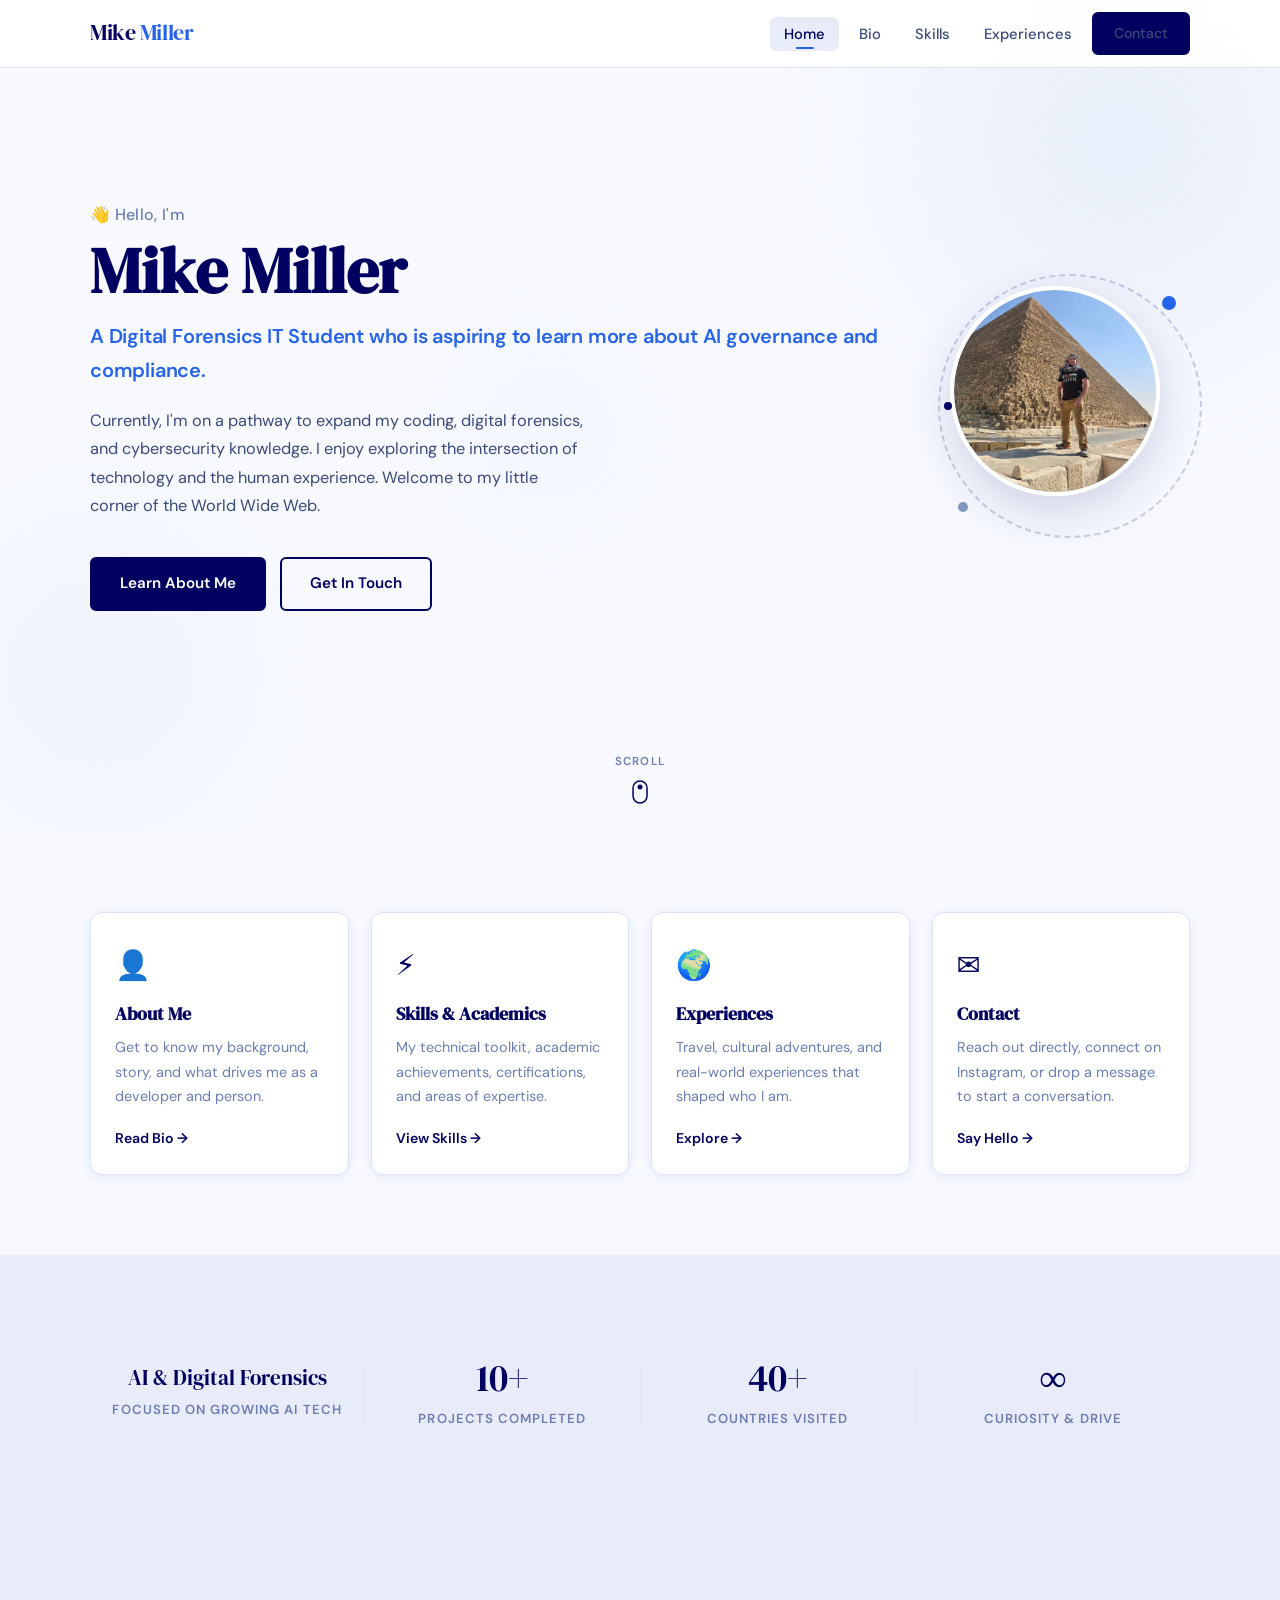
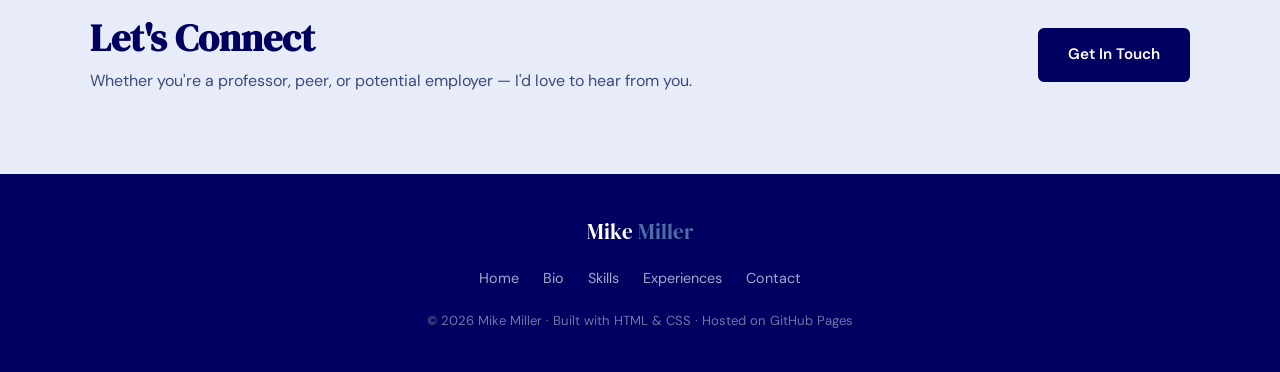
==== index.html @ d8c53bf6 "Add files via upload" ====
<!DOCTYPE html>
<html lang="en">
<head>
  <meta charset="UTF-8" />
  <meta name="viewport" content="width=device-width, initial-scale=1.0" />
  <meta name="description" content="Personal portfolio of Mike Miller — Computer Science student, developer, and explorer." />
  <title>Home | Mike Miller Portfolio</title>
  <link rel="stylesheet" href="css/style.css" />
  <link rel="stylesheet" href="css/home.css" />
</head>
<body>

  <!-- ── Navigation ── -->
  <nav class="nav" role="navigation" aria-label="Main navigation">
    <div class="nav-inner">
      <a href="index.html" class="nav-logo">Mike<span> Miller</span></a>
      <ul class="nav-links">
        <li><a href="index.html" class="active">Home</a></li>
        <li><a href="pages/bio.html">Bio</a></li>
        <li><a href="pages/skills.html">Skills</a></li>
        <li><a href="pages/experiences.html">Experiences</a></li>
        <li><a href="pages/contact.html" class="btn btn-primary" style="padding:8px 20px; font-size:0.88rem;">Contact</a></li>
      </ul>
      <button class="nav-toggle" id="navToggle" aria-label="Toggle menu" aria-expanded="false">
        <span></span><span></span><span></span>
      </button>
    </div>
  </nav>

  <!-- Mobile drawer -->
  <div class="nav-drawer" id="navDrawer" role="menu">
    <a href="index.html" class="active">Home</a>
    <a href="pages/bio.html">Bio</a>
    <a href="pages/skills.html">Skills</a>
    <a href="pages/experiences.html">Experiences</a>
    <a href="pages/contact.html">Contact</a>
  </div>

  <main>
    <!-- ── Hero ── -->
    <section class="hero nav-offset" aria-label="Introduction">
      <div class="hero-bg-shapes" aria-hidden="true">
        <div class="shape shape-1"></div>
        <div class="shape shape-2"></div>
        <div class="shape shape-3"></div>
      </div>
      <div class="container hero-inner">
        <div class="hero-text">
          <p class="hero-greeting">👋 Hello, I'm</p>
          <h1 class="hero-name">Mike Miller</h1>
          <p class="hero-tagline">A Digital Forensics IT Student who is aspiring to learn more about AI governance and compliance.</p>
          <p class="hero-desc">
            Currently, I'm on a pathway to expand my coding, digital forensics, and cybersecurity
            knowledge. I enjoy exploring the intersection of technology and the human experience.
            Welcome to my little corner of the World Wide Web.
          </p>
          <div class="hero-cta">
            <a href="pages/bio.html" class="btn btn-primary">Learn About Me</a>
            <a href="pages/contact.html" class="btn btn-outline">Get In Touch</a>
          </div>
        </div>
        <div class="hero-visual" aria-hidden="true">
          <div class="hero-avatar">
            <div class="avatar-placeholder">
              <img src="assets/EgyptP1.jpg" alt="Mike Miller" />
            </div>
            <div class="avatar-ring"></div>
            <div class="avatar-dot dot-1"></div>
            <div class="avatar-dot dot-2"></div>
            <div class="avatar-dot dot-3"></div>
          </div>
        </div>
      </div>
      <a href="#about-preview" class="scroll-hint" aria-label="Scroll down">
        <span>Scroll</span>
        <svg width="16" height="24" viewBox="0 0 16 24" fill="none">
          <rect x="1" y="1" width="14" height="22" rx="7" stroke="#000060" stroke-width="1.5"/>
          <circle class="scroll-dot" cx="8" cy="7" r="2.5" fill="#000060"/>
        </svg>
      </a>
    </section>

    <!-- ── Quick About Preview ── -->
    <section class="section" id="about-preview" aria-label="Quick intro">
      <div class="container">
        <div class="preview-grid">

          <a href="pages/bio.html" class="preview-card card">
            <div class="preview-icon">👤</div>
            <h3>About Me</h3>
            <p>Get to know my background, story, and what drives me as a developer and person.</p>
            <span class="preview-link">Read Bio →</span>
          </a>

          <a href="pages/skills.html" class="preview-card card">
            <div class="preview-icon">⚡</div>
            <h3>Skills &amp; Academics</h3>
            <p>My technical toolkit, academic achievements, certifications, and areas of expertise.</p>
            <span class="preview-link">View Skills →</span>
          </a>

          <a href="pages/experiences.html" class="preview-card card">
            <div class="preview-icon">🌍</div>
            <h3>Experiences</h3>
            <p>Travel, cultural adventures, and real-world experiences that shaped who I am.</p>
            <span class="preview-link">Explore →</span>
          </a>

          <a href="pages/contact.html" class="preview-card card">
            <div class="preview-icon">✉️</div>
            <h3>Contact</h3>
            <p>Reach out directly, connect on Instagram, or drop a message to start a conversation.</p>
            <span class="preview-link">Say Hello →</span>
          </a>

        </div>
      </div>
    </section>

    <!-- ── Highlight Strip ── -->
    <section class="section section-alt" aria-label="Quick stats">
      <div class="container stats-row">
        <div class="stat-item">
          <span class="stat-num" style="font-size:1.3rem;">AI &amp; Digital Forensics</span>
          <span class="stat-label">Focused on growing AI Tech</span>
        </div>
        <div class="stat-divider" aria-hidden="true"></div>
        <div class="stat-item">
          <span class="stat-num">10+</span>
          <span class="stat-label">Projects Completed</span>
        </div>
        <div class="stat-divider" aria-hidden="true"></div>
        <div class="stat-item">
          <span class="stat-num">40+</span>
          <span class="stat-label">Countries Visited</span>
        </div>
        <div class="stat-divider" aria-hidden="true"></div>
        <div class="stat-item">
          <span class="stat-num">∞</span>
          <span class="stat-label">Curiosity &amp; Drive</span>
        </div>
      </div>
    </section>

    <!-- ── CTA Banner ── -->
    <section class="section cta-section" aria-label="Call to action">
      <div class="container cta-inner">
        <div>
          <h2>Let's Connect</h2>
          <p>Whether you're a professor, peer, or potential employer — I'd love to hear from you.</p>
        </div>
        <a href="pages/contact.html" class="btn btn-primary">Get In Touch</a>
      </div>
    </section>

  </main>

  <!-- ── Footer ── -->
  <footer>
    <div class="foot-logo">Mike<span style="color:#4a6fa5"> Miller</span></div>
    <nav class="foot-links" aria-label="Footer navigation">
      <a href="index.html">Home</a>
      <a href="pages/bio.html">Bio</a>
      <a href="pages/skills.html">Skills</a>
      <a href="pages/experiences.html">Experiences</a>
      <a href="pages/contact.html">Contact</a>
    </nav>
    <p>© <span id="year"></span> Mike Miller · Built with HTML &amp; CSS · Hosted on GitHub Pages</p>
  </footer>

  <script>
    // Year
    document.getElementById('year').textContent = new Date().getFullYear();

    // Mobile nav toggle
    const toggle = document.getElementById('navToggle');
    const drawer = document.getElementById('navDrawer');
    toggle.addEventListener('click', () => {
      const open = drawer.classList.toggle('open');
      toggle.classList.toggle('open', open);
      toggle.setAttribute('aria-expanded', open);
    });

    // Close drawer on link click
    drawer.querySelectorAll('a').forEach(a => {
      a.addEventListener('click', () => {
        drawer.classList.remove('open');
        toggle.classList.remove('open');
        toggle.setAttribute('aria-expanded', false);
      });
    });
  </script>
</body>
</html>
---- css/style.css ----
/* ============================================================
   Personal Portfolio — Style Sheet
   Colors: #000060 (Dark Navy), #f0f4ff (Air Blue), #ffffff (White)
   ============================================================ */

@import url('https://fonts.googleapis.com/css2?family=DM+Sans:ital,wght@0,300;0,400;0,500;0,600;0,700;1,300&family=DM+Serif+Display:ital@0;1&display=swap');

/* ── CSS Variables ── */
:root {
  --navy:       #000060;
  --navy-light: #0a0a8a;
  --navy-soft:  #e8ecf8;
  --sky:        #4a6fa5;
  --sky-light:  #c8d8f0;
  --accent:     #2563eb;
  --accent-hover: #1d4ed8;
  --white:      #ffffff;
  --off-white:  #f7f9ff;
  --text-dark:  #000060;
  --text-mid:   #3a4a7a;
  --text-light: #6b7db3;
  --border:     #dbe4f5;
  --shadow-sm:  0 2px 12px rgba(0,0,96,0.07);
  --shadow-md:  0 6px 28px rgba(0,0,96,0.12);
  --shadow-lg:  0 16px 48px rgba(0,0,96,0.16);
  --radius-sm:  6px;
  --radius-md:  12px;
  --radius-lg:  20px;
  --transition: 0.25s ease;
  --font-display: 'DM Serif Display', Georgia, serif;
  --font-body:    'DM Sans', system-ui, sans-serif;
  --nav-h:      68px;
}

/* Reset & Base */
*, *::before, *::after { box-sizing: border-box; margin: 0; padding: 0; }

html { scroll-behavior: smooth; font-size: 16px; }

body {
  font-family: var(--font-body);
  background: var(--off-white);
  color: var(--text-dark);
  line-height: 1.7;
  -webkit-font-smoothing: antialiased;
}

img { max-width: 100%; display: block; }
a  { color: inherit; text-decoration: none; }
ul { list-style: none; }

/* Typography */
h1, h2, h3, h4 {
  font-family: var(--font-display);
  color: var(--navy);
  line-height: 1.2;
}
h1 { font-size: clamp(2.2rem, 5vw, 3.6rem); }
h2 { font-size: clamp(1.6rem, 3.5vw, 2.4rem); }
h3 { font-size: clamp(1.15rem, 2.5vw, 1.5rem); }
p  { color: var(--text-mid); font-size: 1rem; }

/* Container */
.container {
  width: 90%;
  max-width: 1100px;
  margin: 0 auto;
}

/* Buttons */
.btn {
  display: inline-flex;
  align-items: center;
  gap: 8px;
  padding: 12px 28px;
  border-radius: var(--radius-sm);
  font-family: var(--font-body);
  font-size: 0.95rem;
  font-weight: 600;
  cursor: pointer;
  border: 2px solid transparent;
  transition: all var(--transition);
  text-decoration: none;
}
.btn-primary {
  background: var(--navy);
  color: var(--white);
  border-color: var(--navy);
}
.btn-primary:hover {
  background: var(--navy-light);
  border-color: var(--navy-light);
  transform: translateY(-2px);
  box-shadow: var(--shadow-md);
}
.btn-outline {
  background: transparent;
  color: var(--navy);
  border-color: var(--navy);
}
.btn-outline:hover {
  background: var(--navy);
  color: var(--white);
  transform: translateY(-2px);
}

/* Page Header Banner */
.page-header {
  background: var(--navy);
  color: var(--white);
  padding: 72px 0 56px;
  text-align: center;
  position: relative;
  overflow: hidden;
}
.page-header::before {
  content: '';
  position: absolute;
  inset: 0;
  background:
    radial-gradient(ellipse 60% 80% at 20% 50%, rgba(37,99,235,0.18) 0%, transparent 70%),
    radial-gradient(ellipse 40% 60% at 80% 20%, rgba(74,111,165,0.15) 0%, transparent 70%);
  pointer-events: none;
}
.page-header h1 { color: var(--white); position: relative; }
.page-header p  { color: rgba(255,255,255,0.75); margin-top: 10px; font-size: 1.05rem; position: relative; }

/* Section */
.section {
  padding: 80px 0;
}
.section-alt {
  background: var(--navy-soft);
}
.section-label {
  font-family: var(--font-body);
  font-size: 0.78rem;
  font-weight: 700;
  letter-spacing: 0.15em;
  text-transform: uppercase;
  color: var(--accent);
  margin-bottom: 10px;
}
.section-title {
  margin-bottom: 14px;
}
.section-sub {
  color: var(--text-mid);
  max-width: 560px;
  margin-bottom: 48px;
}

/* Divider */
.divider {
  width: 56px;
  height: 3px;
  background: var(--accent);
  border-radius: 2px;
  margin: 18px 0 40px;
}
.divider-center { margin: 18px auto 40px; }

/* Cards */
.card {
  background: var(--white);
  border: 1px solid var(--border);
  border-radius: var(--radius-md);
  padding: 28px;
  box-shadow: var(--shadow-sm);
  transition: transform var(--transition), box-shadow var(--transition);
}
.card:hover {
  transform: translateY(-4px);
  box-shadow: var(--shadow-md);
}

/* Navigation */
.nav {
  position: fixed;
  top: 0; left: 0; right: 0;
  z-index: 1000;
  height: var(--nav-h);
  background: rgba(255,255,255,0.92);
  backdrop-filter: blur(14px);
  -webkit-backdrop-filter: blur(14px);
  border-bottom: 1px solid var(--border);
  display: flex;
  align-items: center;
}
.nav-inner {
  width: 90%;
  max-width: 1100px;
  margin: 0 auto;
  display: flex;
  align-items: center;
  justify-content: space-between;
}
.nav-logo {
  font-family: var(--font-display);
  font-size: 1.35rem;
  color: var(--navy);
  letter-spacing: -0.02em;
}
.nav-logo span { color: var(--accent); }

.nav-links {
  display: flex;
  align-items: center;
  gap: 6px;
}
.nav-links a {
  font-size: 0.92rem;
  font-weight: 500;
  color: var(--text-mid);
  padding: 7px 14px;
  border-radius: var(--radius-sm);
  transition: all var(--transition);
  position: relative;
}
.nav-links a:hover,
.nav-links a.active {
  color: var(--navy);
  background: var(--navy-soft);
}
.nav-links a.active::after {
  content: '';
  position: absolute;
  bottom: 2px; left: 50%;
  transform: translateX(-50%);
  width: 18px; height: 2px;
  background: var(--accent);
  border-radius: 2px;
}

/* Hamburger */
.nav-toggle {
  display: none;
  flex-direction: column;
  gap: 5px;
  cursor: pointer;
  padding: 6px;
  border: none;
  background: none;
}
.nav-toggle span {
  display: block;
  width: 24px; height: 2px;
  background: var(--navy);
  border-radius: 2px;
  transition: all var(--transition);
}
.nav-toggle.open span:nth-child(1) { transform: translateY(7px) rotate(45deg); }
.nav-toggle.open span:nth-child(2) { opacity: 0; }
.nav-toggle.open span:nth-child(3) { transform: translateY(-7px) rotate(-45deg); }

/* Mobile Navigation Drawer */
.nav-drawer {
  display: none;
  position: fixed;
  top: var(--nav-h); left: 0; right: 0;
  background: var(--white);
  border-bottom: 1px solid var(--border);
  padding: 16px 5%;
  z-index: 999;
  flex-direction: column;
  gap: 4px;
  box-shadow: var(--shadow-md);
}
.nav-drawer a {
  font-size: 1rem;
  font-weight: 500;
  color: var(--text-mid);
  padding: 12px 16px;
  border-radius: var(--radius-sm);
  transition: all var(--transition);
}
.nav-drawer a:hover,
.nav-drawer a.active {
  color: var(--navy);
  background: var(--navy-soft);
}
.nav-drawer.open { display: flex; }

/* Page offset */
.nav-offset { padding-top: var(--nav-h); }

/*  Footer */
footer {
  background: var(--navy);
  color: rgba(255,255,255,0.7);
  text-align: center;
  padding: 40px 20px;
}
footer .foot-logo {
  font-family: var(--font-display);
  font-size: 1.3rem;
  color: var(--white);
  margin-bottom: 16px;
}
footer .foot-links {
  display: flex;
  justify-content: center;
  gap: 24px;
  flex-wrap: wrap;
  margin-bottom: 20px;
}
footer .foot-links a {
  font-size: 0.9rem;
  color: rgba(255,255,255,0.65);
  transition: color var(--transition);
}
footer .foot-links a:hover { color: var(--white); }
footer p { font-size: 0.82rem; color: rgba(255,255,255,0.45); }

/* Responsive Control */
@media (max-width: 768px) {
  .nav-links { display: none; }
  .nav-toggle { display: flex; }
  .section { padding: 56px 0; }
  .page-header { padding: 56px 0 44px; }
}

@media (max-width: 480px) {
  .btn { padding: 10px 20px; font-size: 0.88rem; }
  h1 { font-size: 2rem; }
  h2 { font-size: 1.45rem; }
}
---- css/home.css ----
/* My Home Page */

/* Hero */
.hero {
  min-height: calc(100vh - var(--nav-h));
  display: flex;
  flex-direction: column;
  align-items: center;
  justify-content: center;
  position: relative;
  overflow: hidden;
  padding: 60px 0 80px;
}

/* Background Shapes */
.hero-bg-shapes { position: absolute; inset: 0; pointer-events: none; z-index: 0; }
.shape {
  position: absolute;
  border-radius: 50%;
  filter: blur(60px);
  opacity: 0.35;
}
.shape-1 {
  width: 480px; height: 480px;
  background: radial-gradient(circle, #c8d8f0, transparent);
  top: -100px; right: -80px;
  animation: drift 12s ease-in-out infinite alternate;
}
.shape-2 {
  width: 320px; height: 320px;
  background: radial-gradient(circle, #dbe4f5, transparent);
  bottom: 0; left: -60px;
  animation: drift 16s ease-in-out infinite alternate-reverse;
}
.shape-3 {
  width: 200px; height: 200px;
  background: radial-gradient(circle, #e8ecf8, transparent);
  top: 40%; left: 35%;
  animation: drift 20s ease-in-out infinite alternate;
}
@keyframes drift {
  from { transform: translate(0, 0) scale(1); }
  to   { transform: translate(20px, -20px) scale(1.06); }
}

/* Hero layout */
.hero-inner {
  display: grid;
  grid-template-columns: 1fr auto;
  gap: 60px;
  align-items: center;
  position: relative;
  z-index: 1;
  width: 90%;
  max-width: 1100px;
}

.hero-greeting {
  font-size: 1rem;
  font-weight: 500;
  color: var(--text-light);
  margin-bottom: 8px;
  letter-spacing: 0.02em;
}
.hero-name {
  font-size: clamp(2.6rem, 6vw, 4rem);
  color: var(--navy);
  margin-bottom: 12px;
  line-height: 1.1;
}
.hero-tagline {
  font-size: clamp(1rem, 2.5vw, 1.25rem);
  color: var(--accent);
  font-weight: 600;
  font-family: var(--font-body);
  margin-bottom: 20px;
  letter-spacing: -0.01em;
}
.hero-desc {
  max-width: 500px;
  color: var(--text-mid);
  font-size: 1.02rem;
  line-height: 1.75;
  margin-bottom: 36px;
}
.hero-cta { display: flex; gap: 14px; flex-wrap: wrap; }

/* My Avatar */
.hero-visual { position: relative; display: flex; align-items: center; justify-content: center; }
.hero-avatar { position: relative; width: 240px; height: 240px; }

.avatar-placeholder {
  width: 210px; height: 210px;
  border-radius: 50%;
  background: linear-gradient(135deg, var(--navy-soft) 0%, var(--sky-light) 100%);
  border: 4px solid var(--white);
  box-shadow: var(--shadow-lg);
  display: flex;
  align-items: center;
  justify-content: center;
  overflow: hidden;
  position: relative;
  z-index: 2;
}
.avatar-placeholder img {
  width: 100%; height: 100%;
  object-fit: cover;
  border-radius: 50%;
}
.avatar-initials {
  font-family: var(--font-display);
  font-size: 2.4rem;
  color: var(--navy);
  font-style: italic;
}

.avatar-ring {
  position: absolute;
  inset: -12px;
  border-radius: 50%;
  border: 2px dashed rgba(0,0,96,0.18);
  animation: spin 30s linear infinite;
  z-index: 1;
}
@keyframes spin { to { transform: rotate(360deg); } }

.avatar-dot {
  position: absolute;
  width: 14px; height: 14px;
  border-radius: 50%;
  background: var(--navy);
  z-index: 3;
}
.dot-1 { top: 10px;  right: 14px; background: var(--accent); }
.dot-2 { bottom: 14px; left: 8px;  background: var(--sky); opacity: 0.7; width: 10px; height: 10px; }
.dot-3 { top: 50%;  left: -6px;  transform: translateY(-50%); background: var(--navy); width: 8px; height: 8px; }

/* Scroll hint */
.scroll-hint {
  position: absolute;
  bottom: 28px;
  left: 50%;
  transform: translateX(-50%);
  display: flex;
  flex-direction: column;
  align-items: center;
  gap: 8px;
  font-size: 0.72rem;
  font-weight: 600;
  letter-spacing: 0.1em;
  text-transform: uppercase;
  color: var(--text-light);
  z-index: 1;
  transition: color var(--transition);
}
.scroll-hint:hover { color: var(--navy); }
.scroll-dot { animation: scrollBob 1.8s ease-in-out infinite; }
@keyframes scrollBob {
  0%, 100% { transform: translateY(0); }
  50%       { transform: translateY(6px); }
}

/* Preview Cards - grid */
.preview-grid {
  display: grid;
  grid-template-columns: repeat(4, 1fr);
  gap: 22px;
}
.preview-card {
  display: flex;
  flex-direction: column;
  gap: 10px;
  padding: 28px 24px 24px;
  text-decoration: none;
}
.preview-card:hover .preview-link { color: var(--accent); gap: 8px; }
.preview-icon {
  font-size: 1.8rem;
  margin-bottom: 4px;
  display: block;
}
.preview-card h3 { color: var(--navy); font-size: 1.1rem; }
.preview-card p  { font-size: 0.9rem; color: var(--text-light); flex: 1; }
.preview-link {
  display: flex;
  align-items: center;
  gap: 4px;
  font-size: 0.88rem;
  font-weight: 600;
  color: var(--navy);
  transition: all var(--transition);
  margin-top: 8px;
}

/* Stats - row */
.stats-row {
  display: flex;
  align-items: center;
  justify-content: center;
  flex-wrap: wrap;
  gap: 0;
}
.stat-item {
  flex: 1;
  min-width: 160px;
  text-align: center;
  padding: 24px 20px;
}
.stat-num {
  display: block;
  font-family: var(--font-display);
  font-size: 2.4rem;
  color: var(--navy);
  line-height: 1;
  margin-bottom: 6px;
}
.stat-label {
  font-size: 0.82rem;
  font-weight: 600;
  color: var(--text-light);
  text-transform: uppercase;
  letter-spacing: 0.08em;
}
.stat-divider {
  width: 1px;
  height: 56px;
  background: var(--border);
}

/* CTA section */
.cta-section { background: var(--navy-soft); }
.cta-inner {
  display: flex;
  align-items: center;
  justify-content: space-between;
  gap: 32px;
  flex-wrap: wrap;
}
.cta-inner h2 { margin-bottom: 6px; }
.cta-inner p  { color: var(--text-mid); }

/* Responsive Control */
@media (max-width: 960px) {
  .preview-grid { grid-template-columns: repeat(2, 1fr); }
}

@media (max-width: 768px) {
  .hero-inner {
    grid-template-columns: 1fr;
    text-align: center;
    gap: 40px;
  }
  .hero-visual { justify-content: center; order: -1; }
  .hero-avatar { width: 180px; height: 180px; }
  .avatar-placeholder { width: 160px; height: 160px; }
  .hero-cta { justify-content: center; }
  .hero-desc { margin: 0 auto 36px; }
  .scroll-hint { display: none; }
  .stat-divider { display: none; }
  .stats-row { gap: 8px; }
  .cta-inner { flex-direction: column; text-align: center; }
}

@media (max-width: 520px) {
  .preview-grid { grid-template-columns: 1fr; }
  .hero { padding: 40px 0 60px; }
}
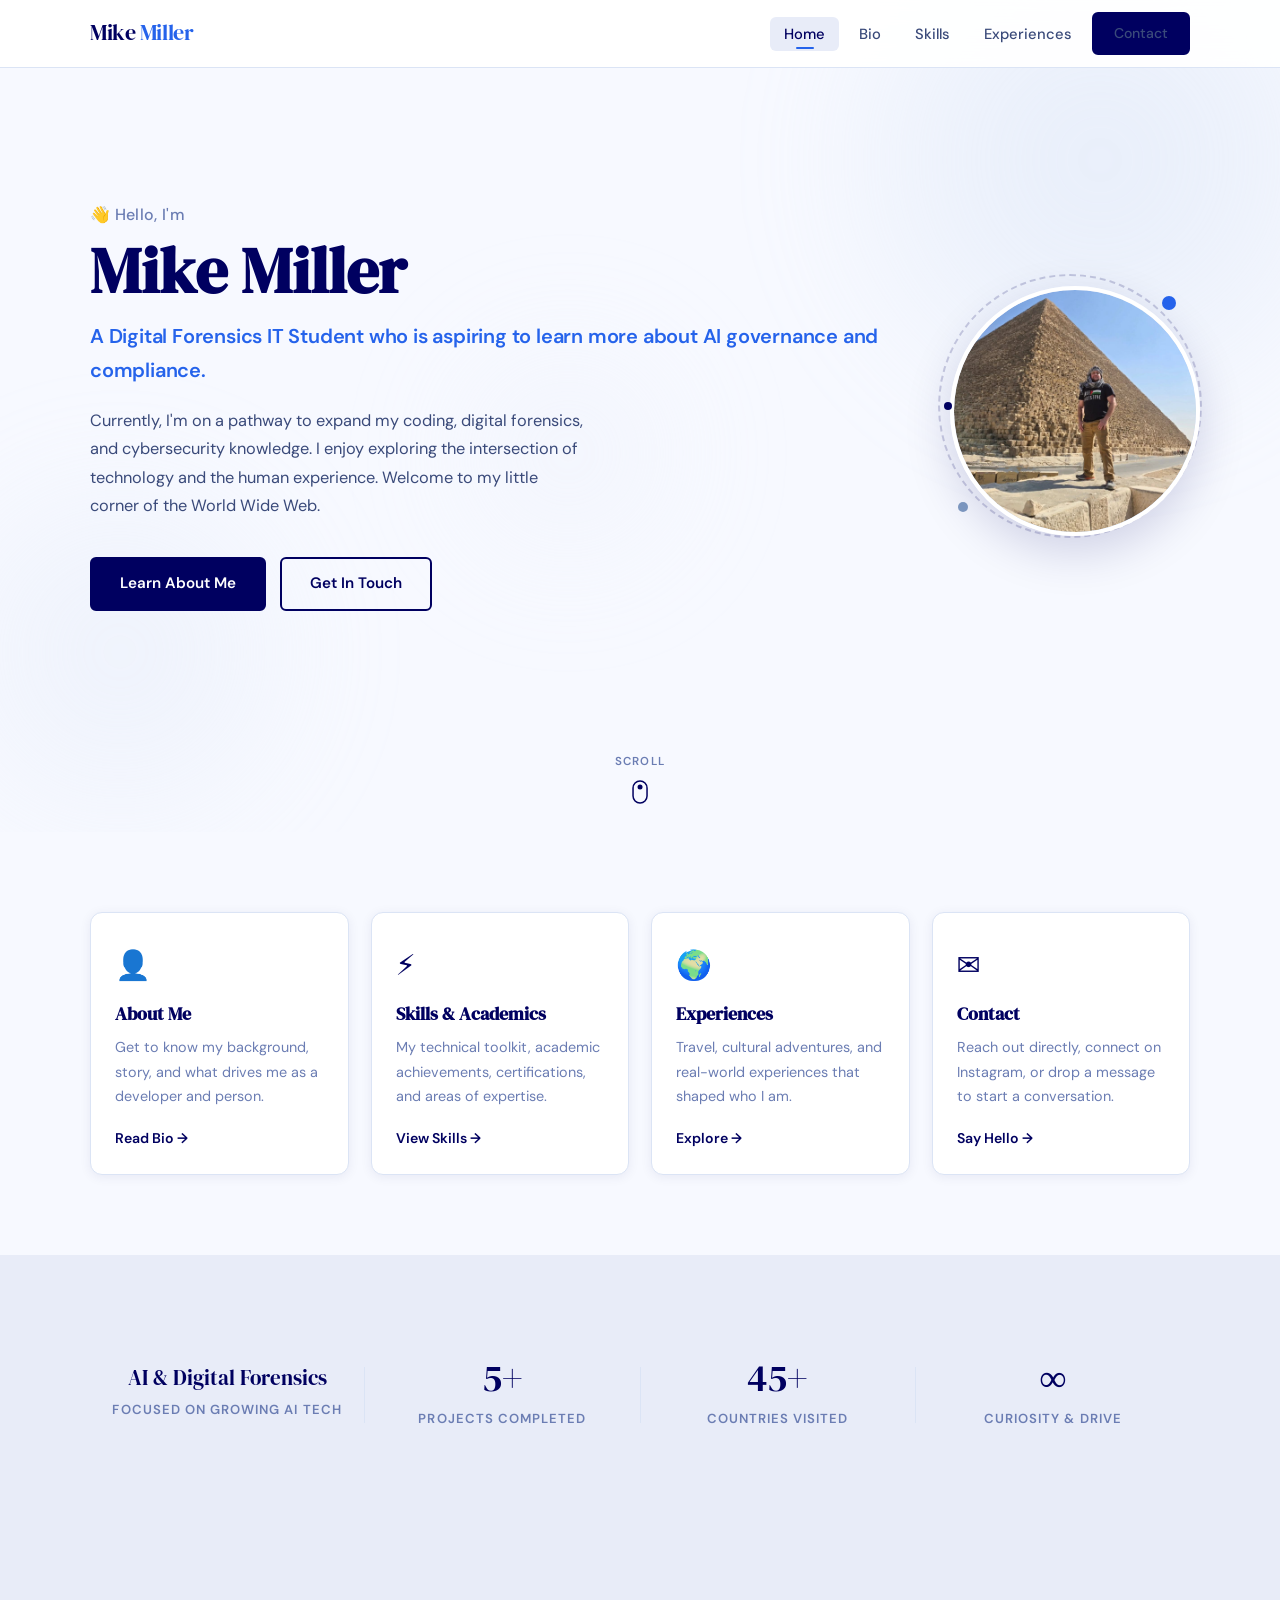
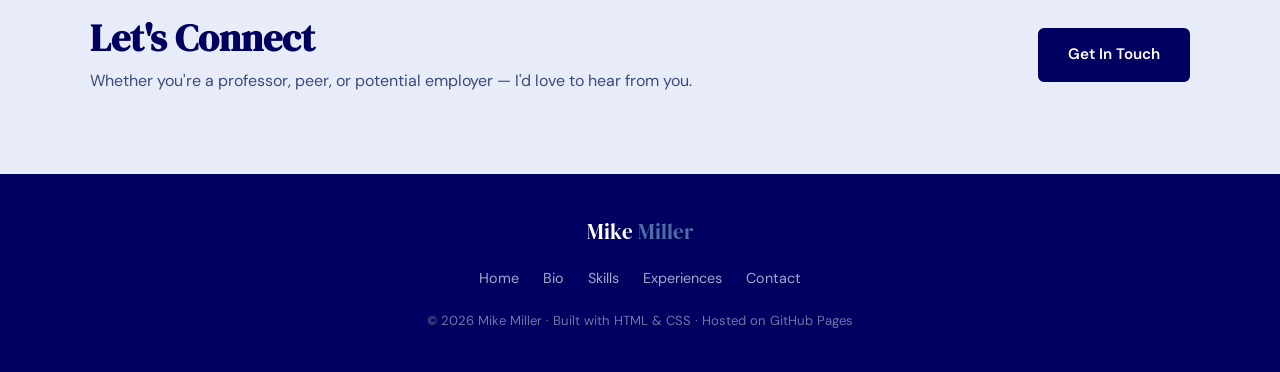
==== commit c2fb2ee1: "Update project and country statistics in index.html" ====
--- a/index.html
+++ b/index.html
@@ -126,12 +126,12 @@
         </div>
         <div class="stat-divider" aria-hidden="true"></div>
         <div class="stat-item">
-          <span class="stat-num">10+</span>
+          <span class="stat-num">5+</span>
           <span class="stat-label">Projects Completed</span>
         </div>
         <div class="stat-divider" aria-hidden="true"></div>
         <div class="stat-item">
-          <span class="stat-num">40+</span>
+          <span class="stat-num">45+</span>
           <span class="stat-label">Countries Visited</span>
         </div>
         <div class="stat-divider" aria-hidden="true"></div>
--- a/css/home.css
+++ b/css/home.css
@@ -21,19 +21,19 @@
   opacity: 0.35;
 }
 .shape-1 {
-  width: 480px; height: 480px;
+  width: 520px; height: 520px;
   background: radial-gradient(circle, #c8d8f0, transparent);
   top: -100px; right: -80px;
   animation: drift 12s ease-in-out infinite alternate;
 }
 .shape-2 {
-  width: 320px; height: 320px;
+  width: 360px; height: 360px;
   background: radial-gradient(circle, #dbe4f5, transparent);
   bottom: 0; left: -60px;
   animation: drift 16s ease-in-out infinite alternate-reverse;
 }
 .shape-3 {
-  width: 200px; height: 200px;
+  width: 240px; height: 240px;
   background: radial-gradient(circle, #e8ecf8, transparent);
   top: 40%; left: 35%;
   animation: drift 20s ease-in-out infinite alternate;
@@ -90,7 +90,7 @@
 .hero-avatar { position: relative; width: 240px; height: 240px; }
 
 .avatar-placeholder {
-  width: 210px; height: 210px;
+  width: 250px; height: 250px;
   border-radius: 50%;
   background: linear-gradient(135deg, var(--navy-soft) 0%, var(--sky-light) 100%);
   border: 4px solid var(--white);
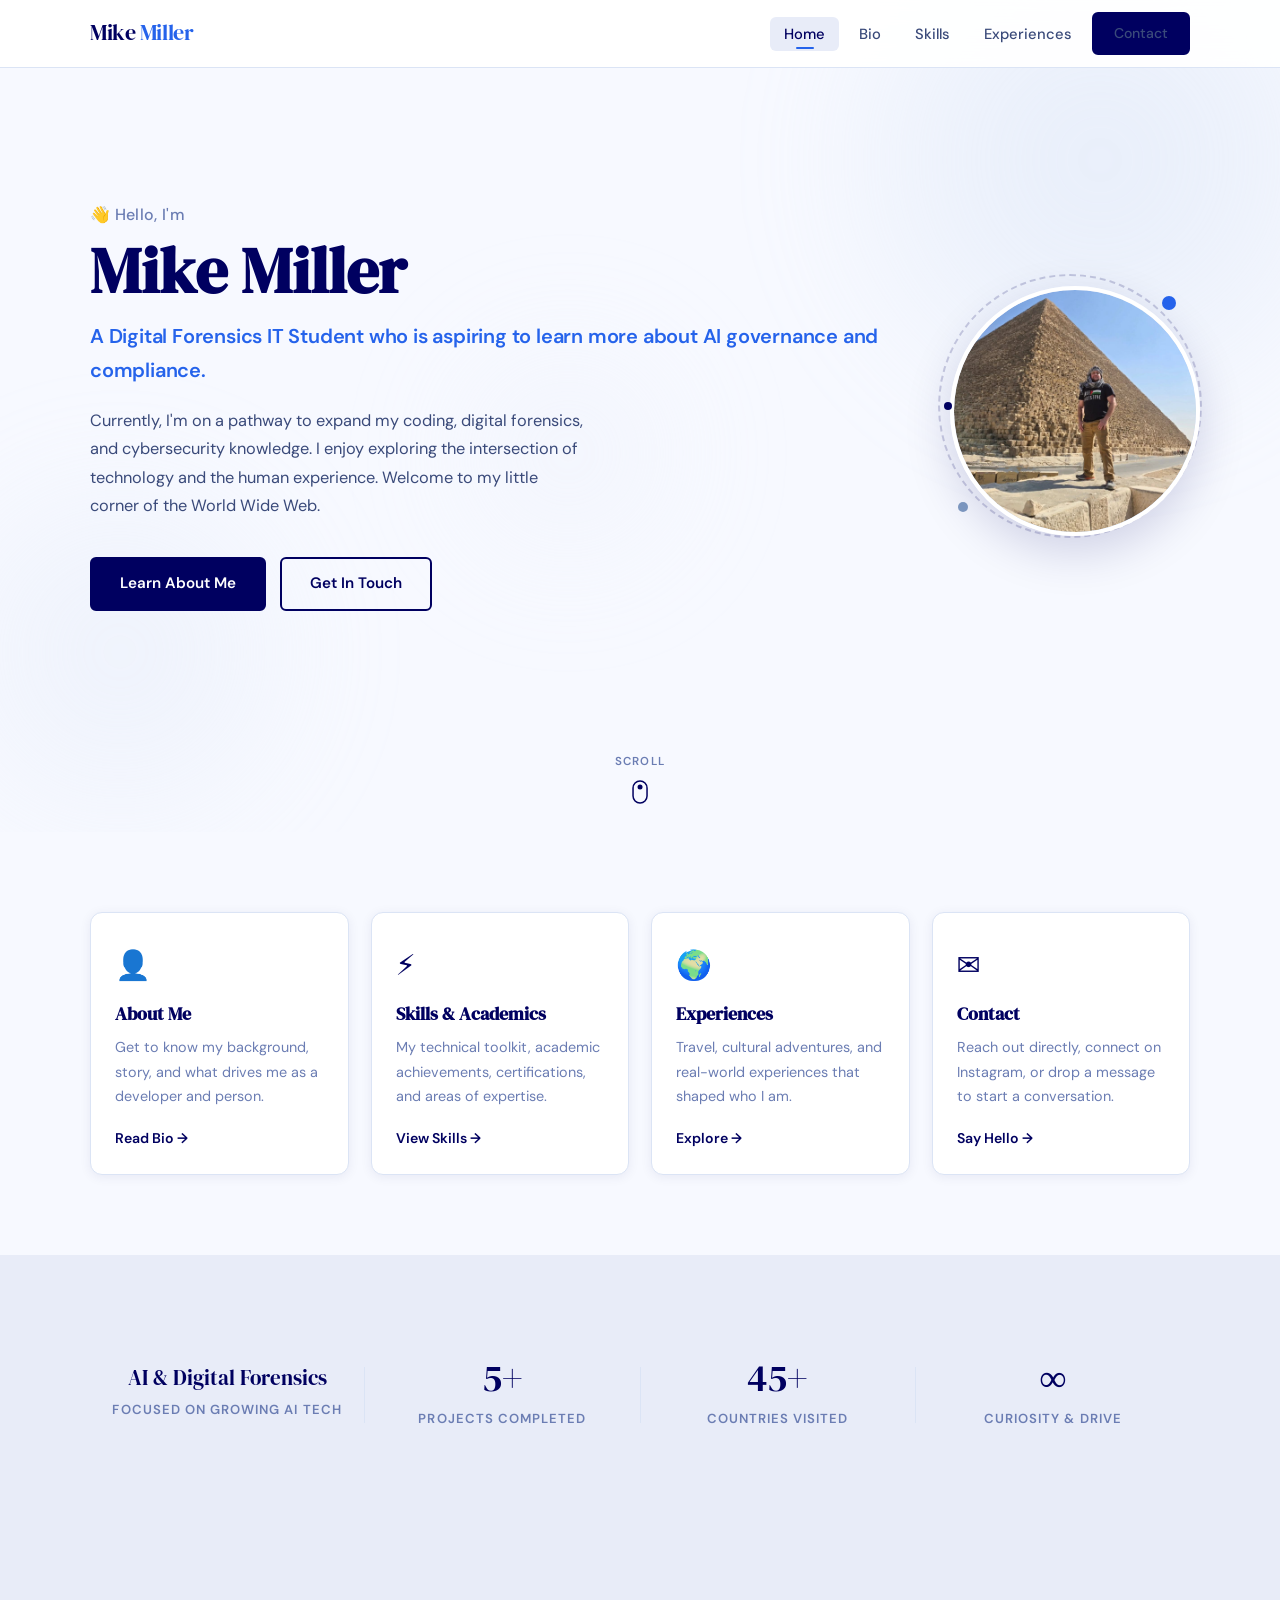
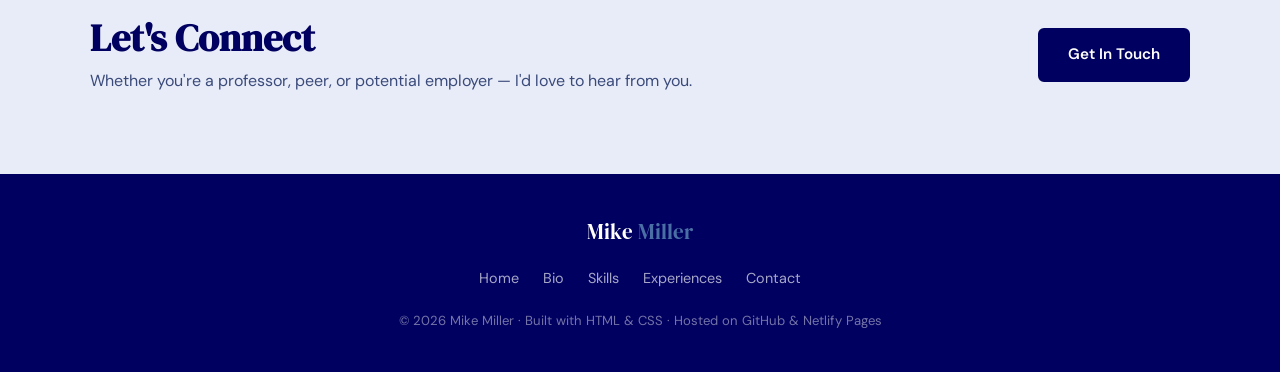
==== commit 7f5b8aba: "Update footer text to include Netlify Pages" ====
--- a/index.html
+++ b/index.html
@@ -165,7 +165,7 @@
       <a href="pages/experiences.html">Experiences</a>
       <a href="pages/contact.html">Contact</a>
     </nav>
-    <p>© <span id="year"></span> Mike Miller · Built with HTML &amp; CSS · Hosted on GitHub Pages</p>
+    <p>© <span id="year"></span> Mike Miller · Built with HTML &amp; CSS · Hosted on GitHub &amp; Netlify Pages</p>
   </footer>
 
   <script>
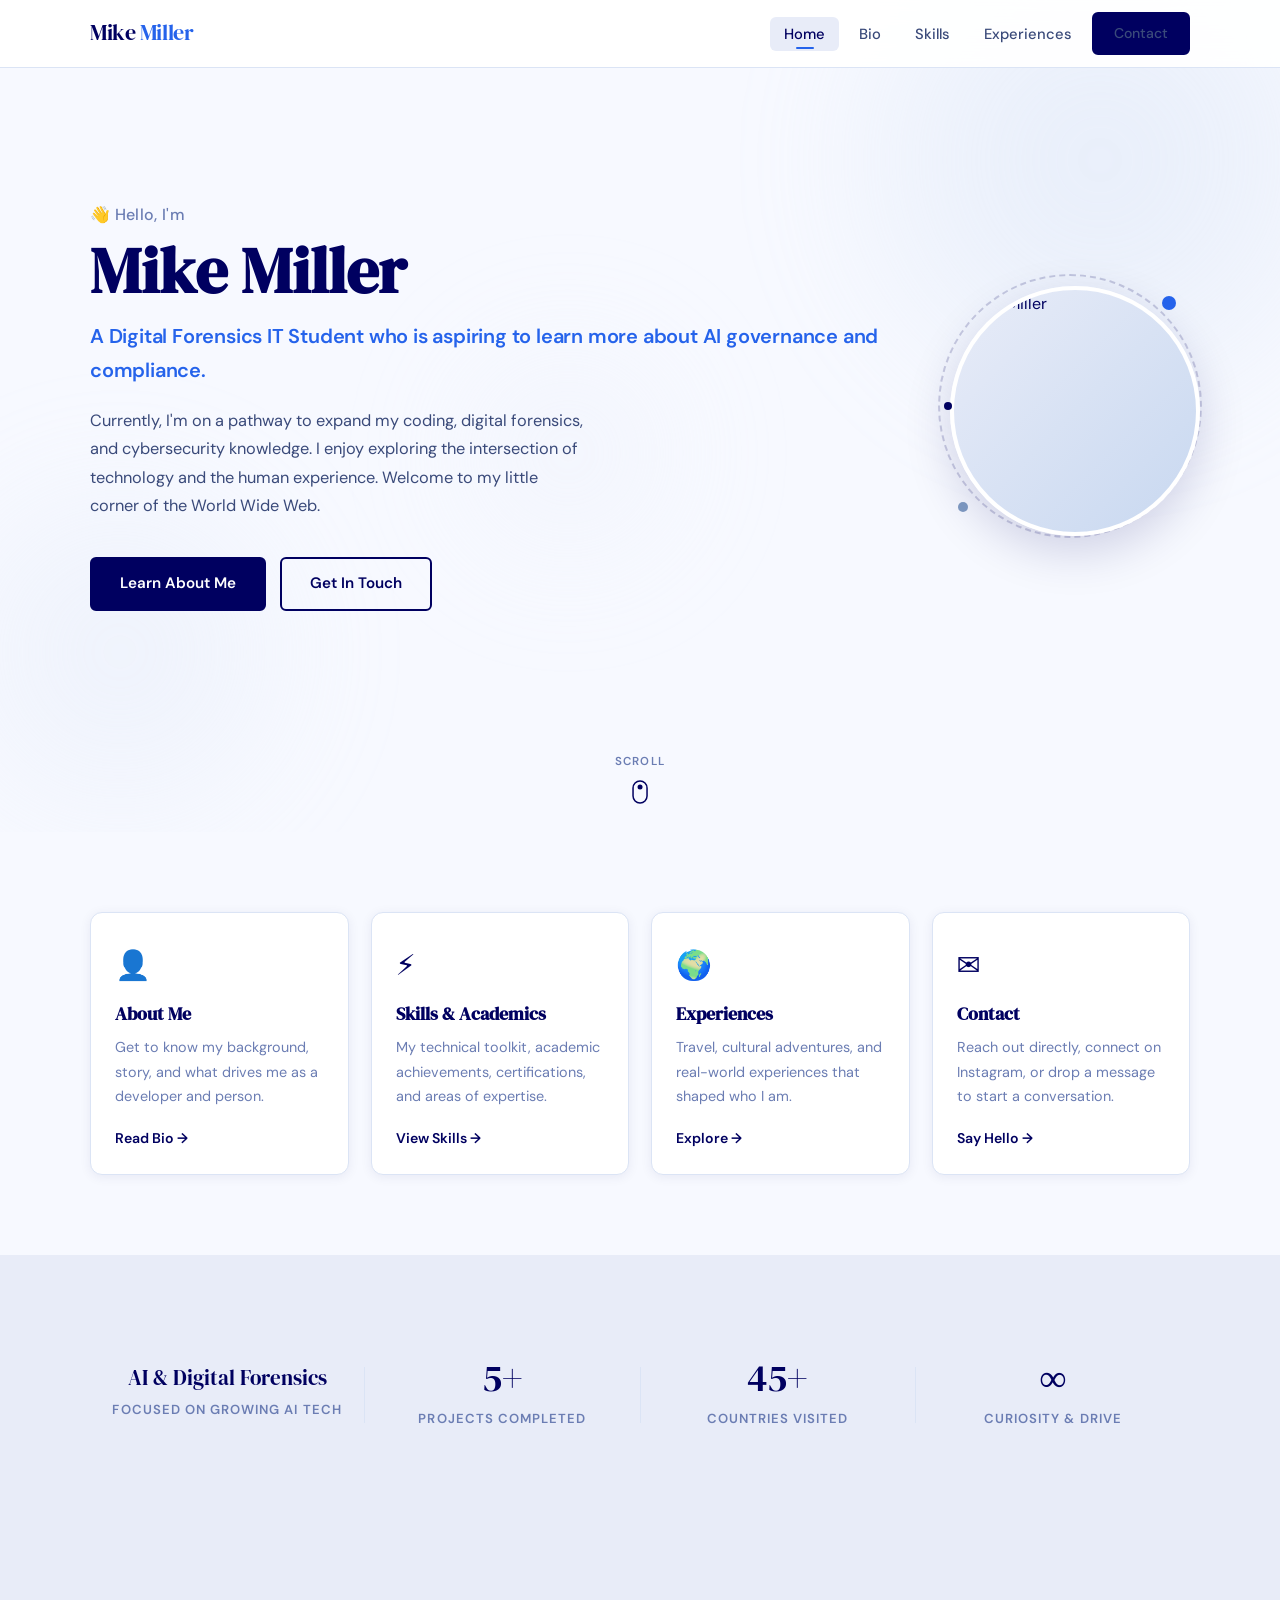
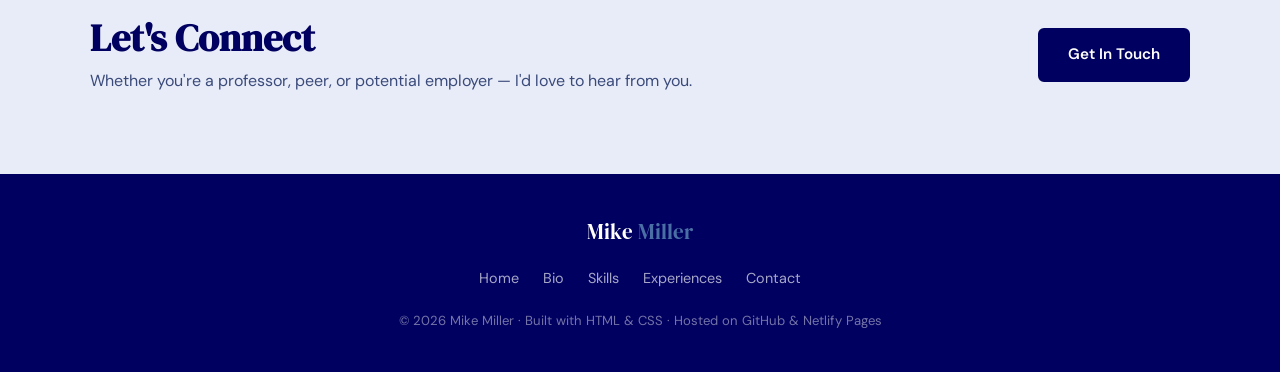
==== commit cf99867d: "Update avatar image source in index.html" ====
--- a/index.html
+++ b/index.html
@@ -62,7 +62,7 @@
         <div class="hero-visual" aria-hidden="true">
           <div class="hero-avatar">
             <div class="avatar-placeholder">
-              <img src="assets/EgyptP1.jpg" alt="Mike Miller" />
+              <img src="assets/Picture1.jpg" alt="Mike Miller" />
             </div>
             <div class="avatar-ring"></div>
             <div class="avatar-dot dot-1"></div>
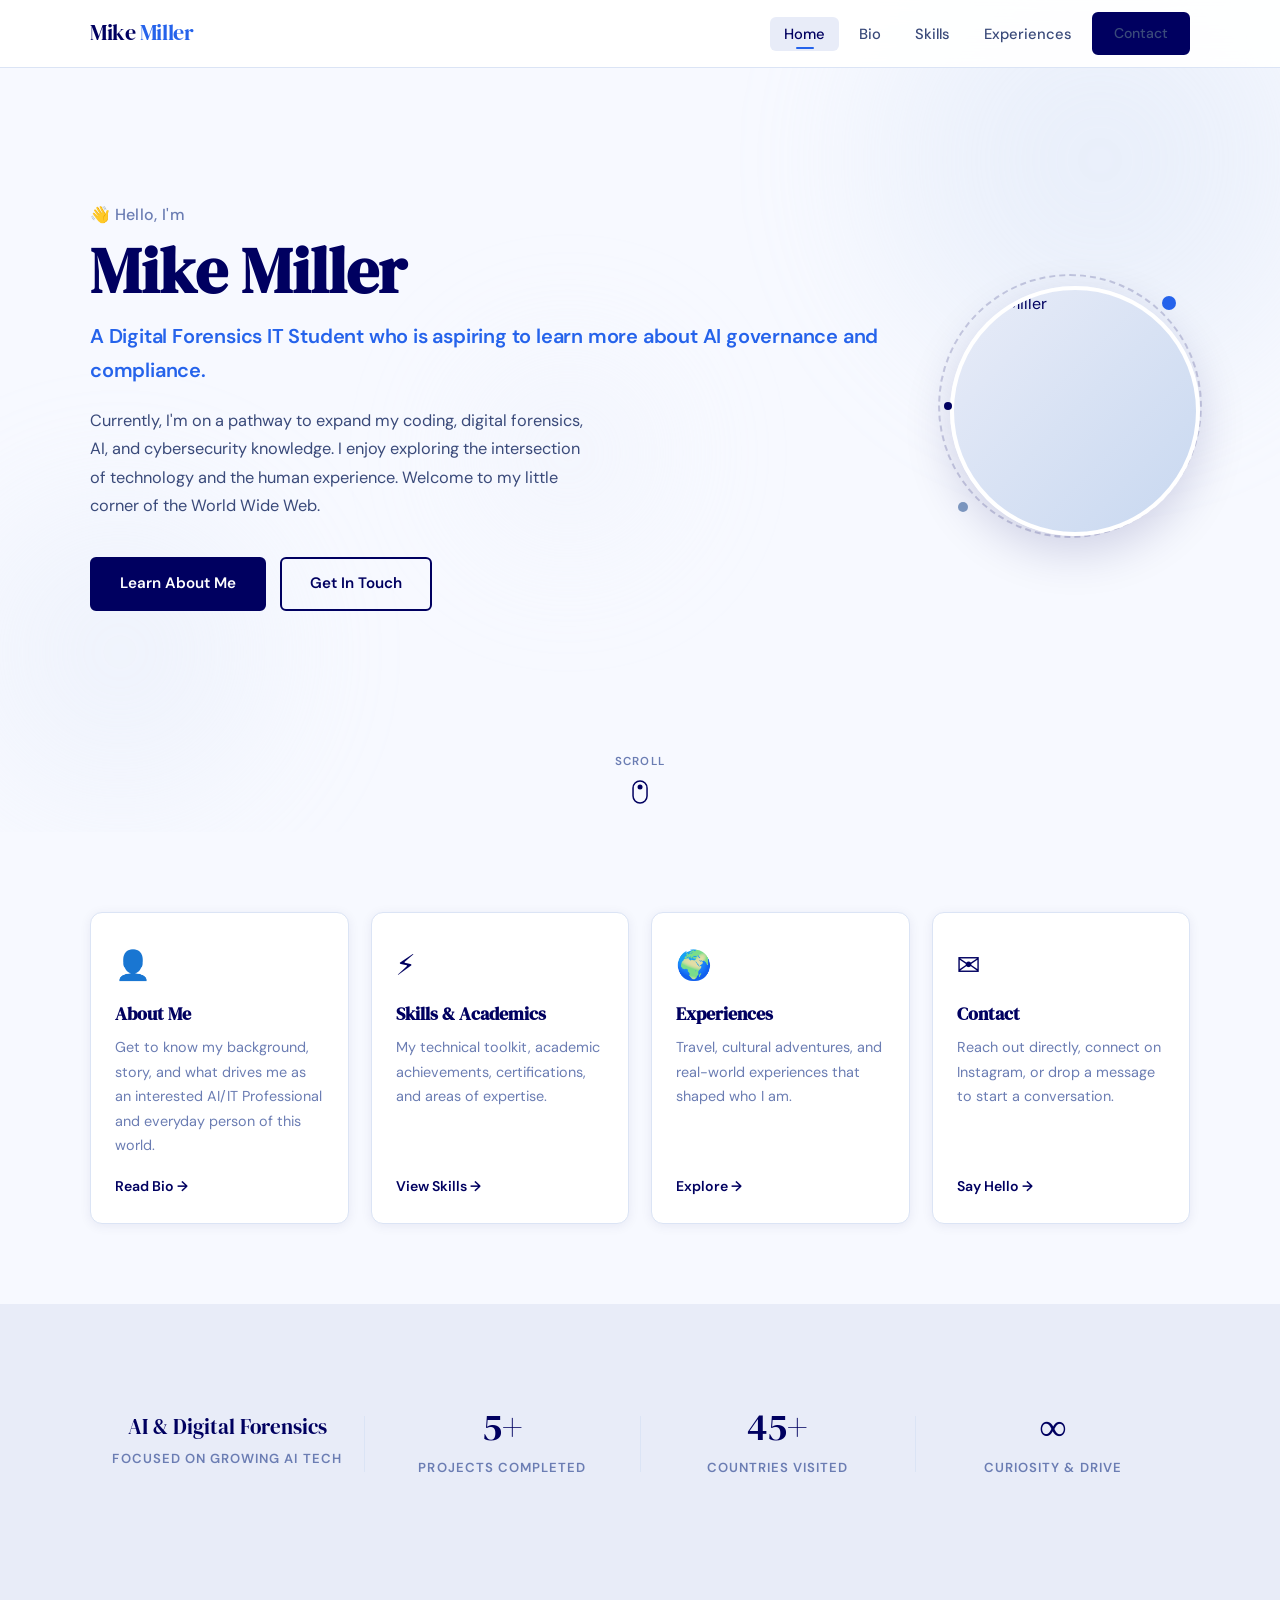
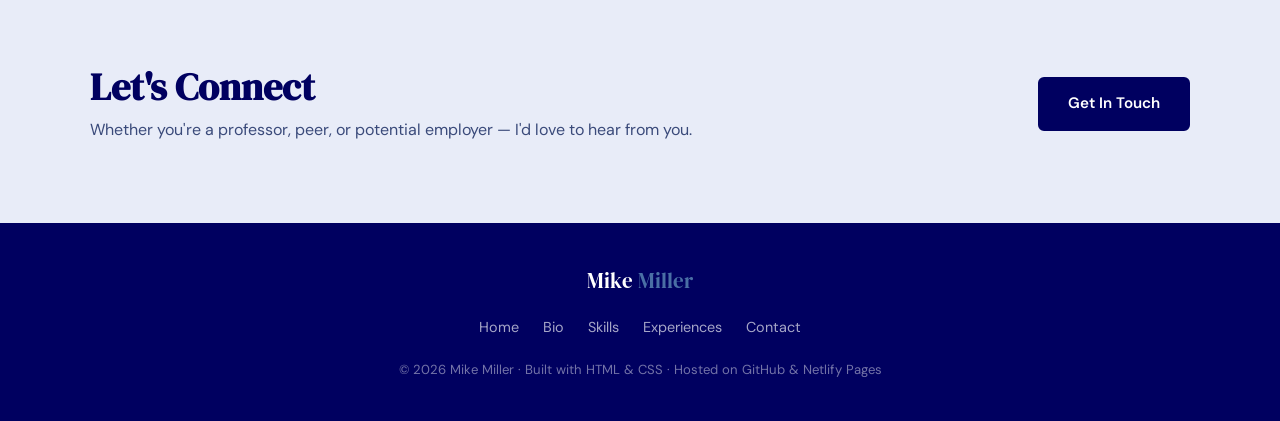
==== commit 8971b0d1: "Update index.html" ====
--- a/index.html
+++ b/index.html
@@ -50,7 +50,7 @@
           <h1 class="hero-name">Mike Miller</h1>
           <p class="hero-tagline">A Digital Forensics IT Student who is aspiring to learn more about AI governance and compliance.</p>
           <p class="hero-desc">
-            Currently, I'm on a pathway to expand my coding, digital forensics, and cybersecurity
+            Currently, I'm on a pathway to expand my coding, digital forensics, AI, and cybersecurity
             knowledge. I enjoy exploring the intersection of technology and the human experience.
             Welcome to my little corner of the World Wide Web.
           </p>
@@ -88,7 +88,7 @@
           <a href="pages/bio.html" class="preview-card card">
             <div class="preview-icon">👤</div>
             <h3>About Me</h3>
-            <p>Get to know my background, story, and what drives me as a developer and person.</p>
+            <p>Get to know my background, story, and what drives me as an interested AI/IT Professional and everyday person of this world.</p>
             <span class="preview-link">Read Bio →</span>
           </a>
 
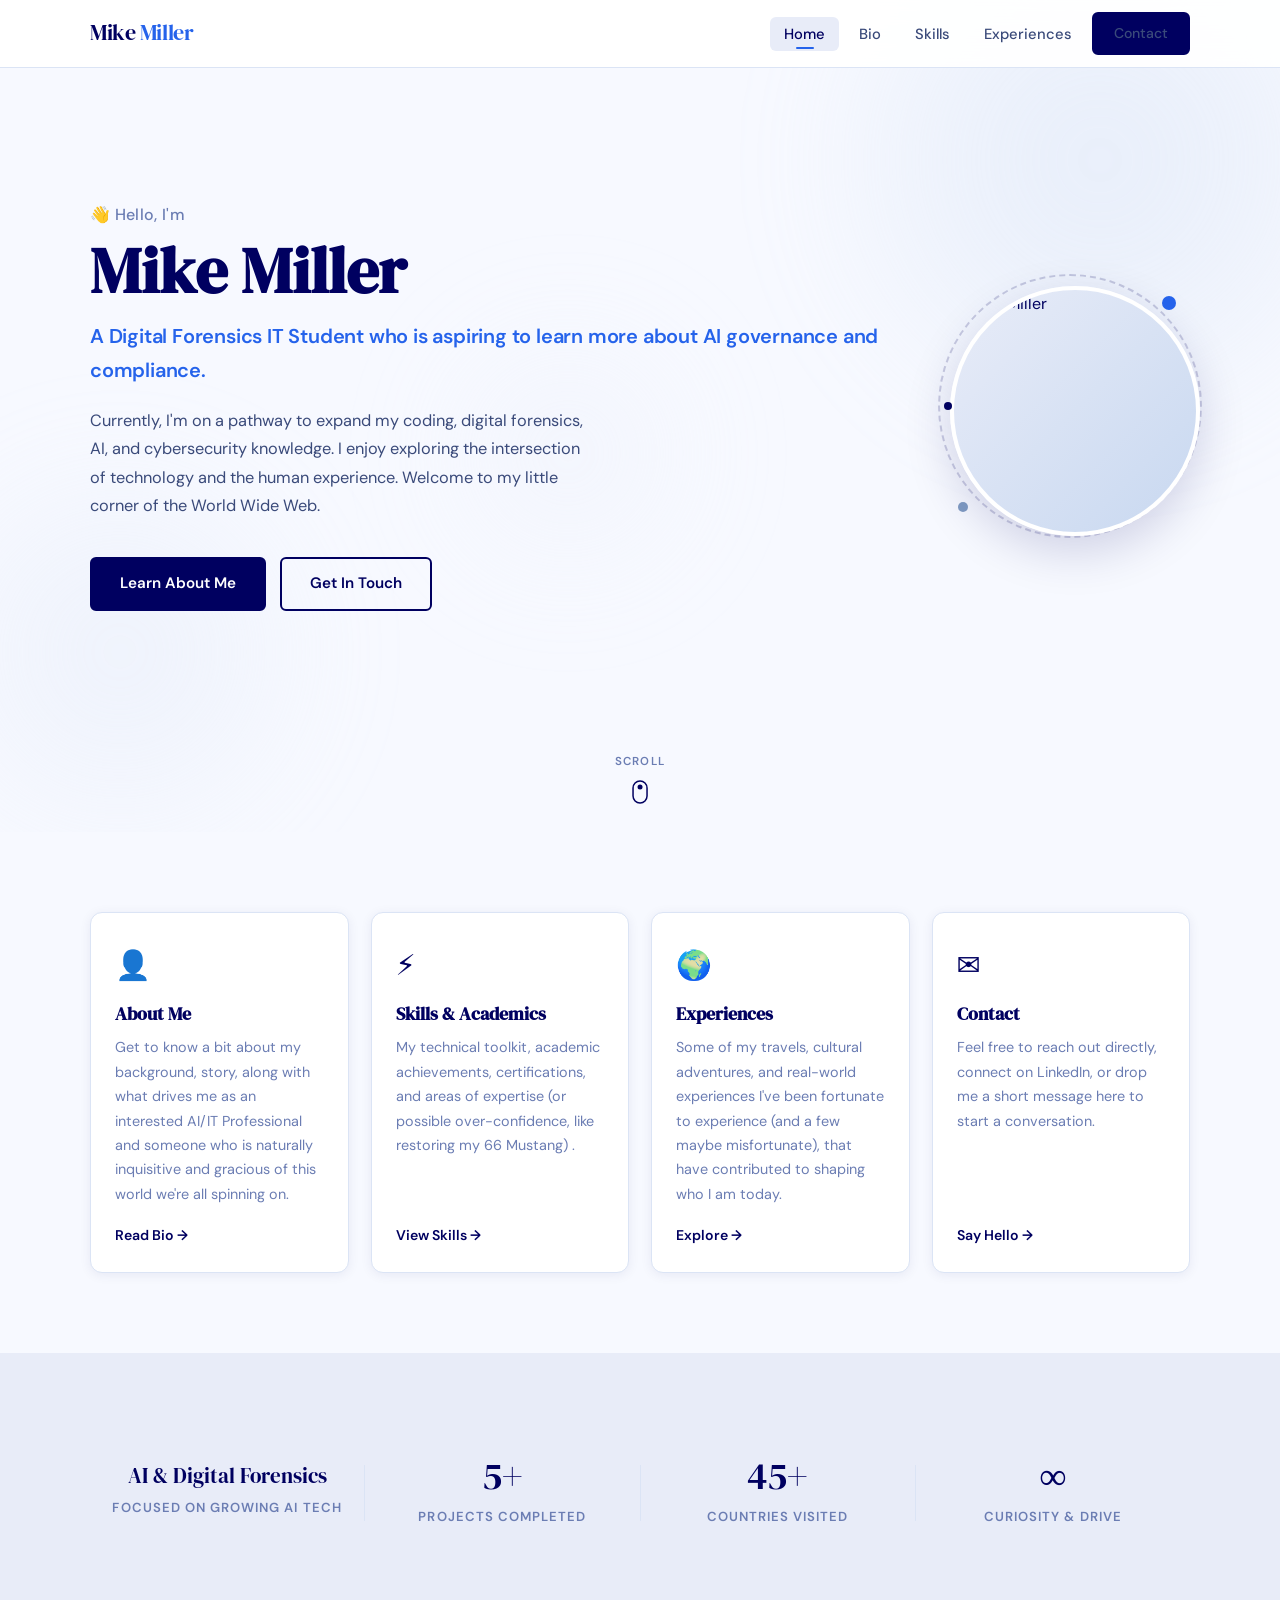
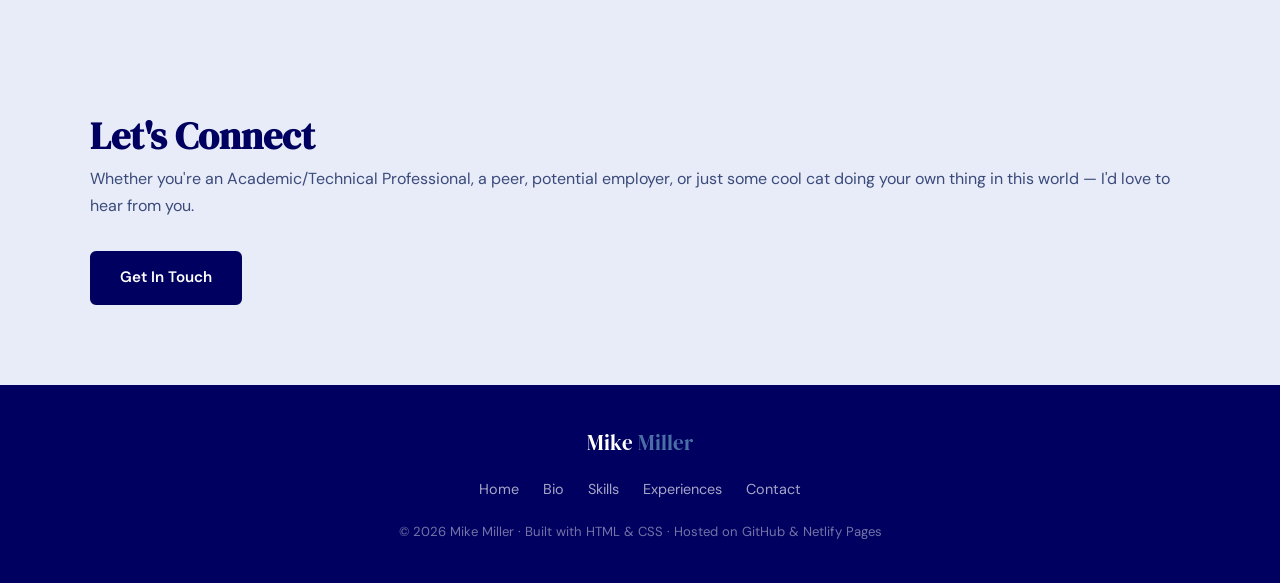
==== commit c9882370: "Update index.html" ====
--- a/index.html
+++ b/index.html
@@ -88,28 +88,28 @@
           <a href="pages/bio.html" class="preview-card card">
             <div class="preview-icon">👤</div>
             <h3>About Me</h3>
-            <p>Get to know my background, story, and what drives me as an interested AI/IT Professional and everyday person of this world.</p>
+            <p>Get to know a bit about my background, story, along with what drives me as an interested AI/IT Professional and someone who is naturally inquisitive and gracious of this world we're all spinning on.</p>
             <span class="preview-link">Read Bio →</span>
           </a>
 
           <a href="pages/skills.html" class="preview-card card">
             <div class="preview-icon">⚡</div>
             <h3>Skills &amp; Academics</h3>
-            <p>My technical toolkit, academic achievements, certifications, and areas of expertise.</p>
+            <p>My technical toolkit, academic achievements, certifications, and areas of expertise (or possible over-confidence, like restoring my 66 Mustang) .</p>
             <span class="preview-link">View Skills →</span>
           </a>
 
           <a href="pages/experiences.html" class="preview-card card">
             <div class="preview-icon">🌍</div>
             <h3>Experiences</h3>
-            <p>Travel, cultural adventures, and real-world experiences that shaped who I am.</p>
+            <p>Some of my travels, cultural adventures, and real-world experiences I've been fortunate to experience (and a few maybe misfortunate), that have contributed to shaping who I am today.</p>
             <span class="preview-link">Explore →</span>
           </a>
 
           <a href="pages/contact.html" class="preview-card card">
             <div class="preview-icon">✉️</div>
             <h3>Contact</h3>
-            <p>Reach out directly, connect on Instagram, or drop a message to start a conversation.</p>
+            <p> Feel free to reach out directly, connect on LinkedIn, or drop me a short message here to start a conversation.</p>
             <span class="preview-link">Say Hello →</span>
           </a>
 
@@ -147,7 +147,7 @@
       <div class="container cta-inner">
         <div>
           <h2>Let's Connect</h2>
-          <p>Whether you're a professor, peer, or potential employer — I'd love to hear from you.</p>
+          <p>Whether you're an Academic/Technical Professional, a peer, potential employer, or just some cool cat doing your own thing in this world — I'd love to hear from you.</p>
         </div>
         <a href="pages/contact.html" class="btn btn-primary">Get In Touch</a>
       </div>
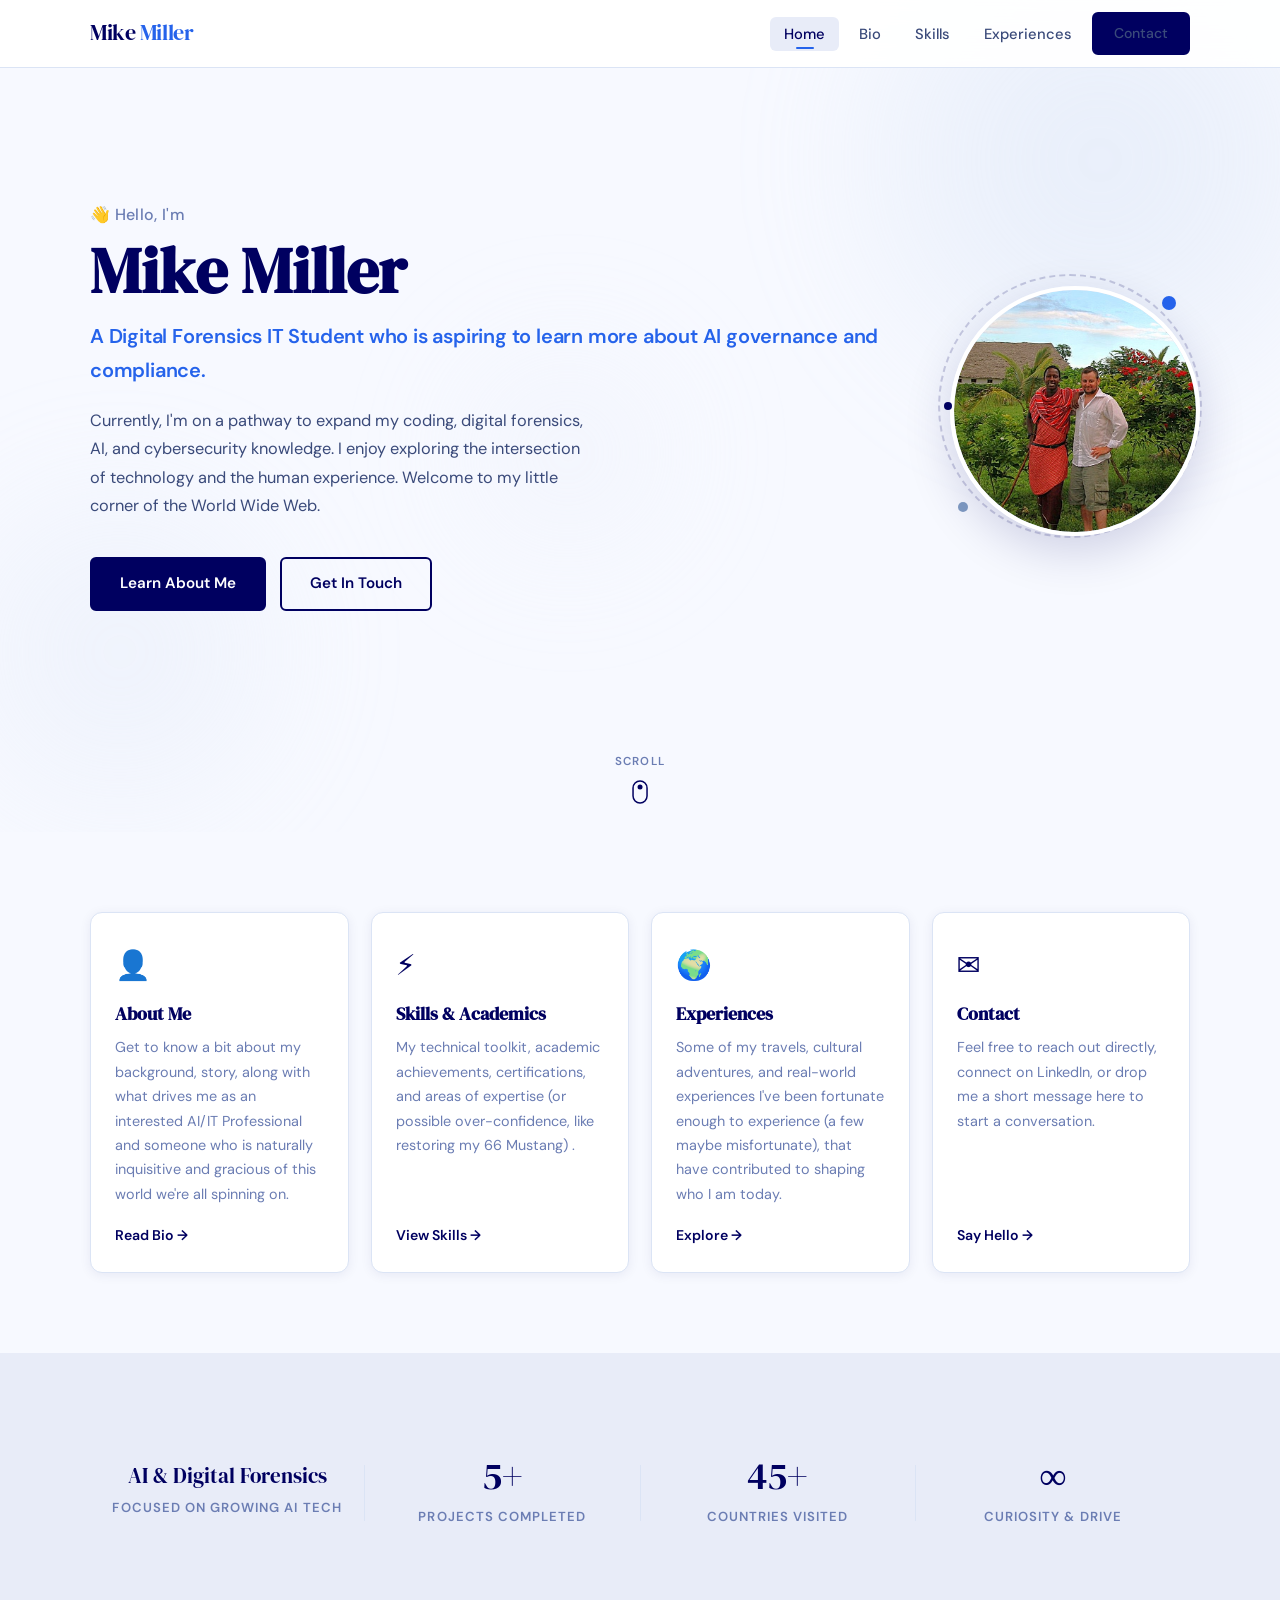
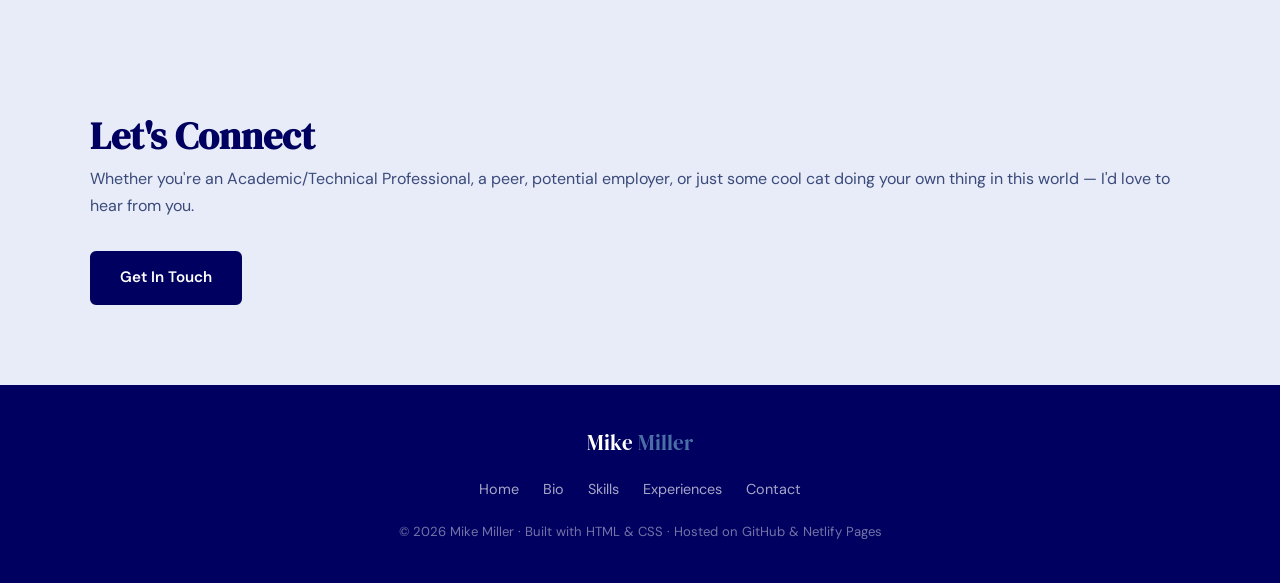
==== commit 415bc854: "Update index.html" ====
--- a/index.html
+++ b/index.html
@@ -91,7 +91,6 @@
             <p>Get to know a bit about my background, story, along with what drives me as an interested AI/IT Professional and someone who is naturally inquisitive and gracious of this world we're all spinning on.</p>
             <span class="preview-link">Read Bio →</span>
           </a>
-
           <a href="pages/skills.html" class="preview-card card">
             <div class="preview-icon">⚡</div>
             <h3>Skills &amp; Academics</h3>
@@ -102,7 +101,7 @@
           <a href="pages/experiences.html" class="preview-card card">
             <div class="preview-icon">🌍</div>
             <h3>Experiences</h3>
-            <p>Some of my travels, cultural adventures, and real-world experiences I've been fortunate to experience (and a few maybe misfortunate), that have contributed to shaping who I am today.</p>
+            <p>Some of my travels, cultural adventures, and real-world experiences I've been fortunate enough to experience (a few maybe misfortunate), that have contributed to shaping who I am today.</p>
             <span class="preview-link">Explore →</span>
           </a>
 
